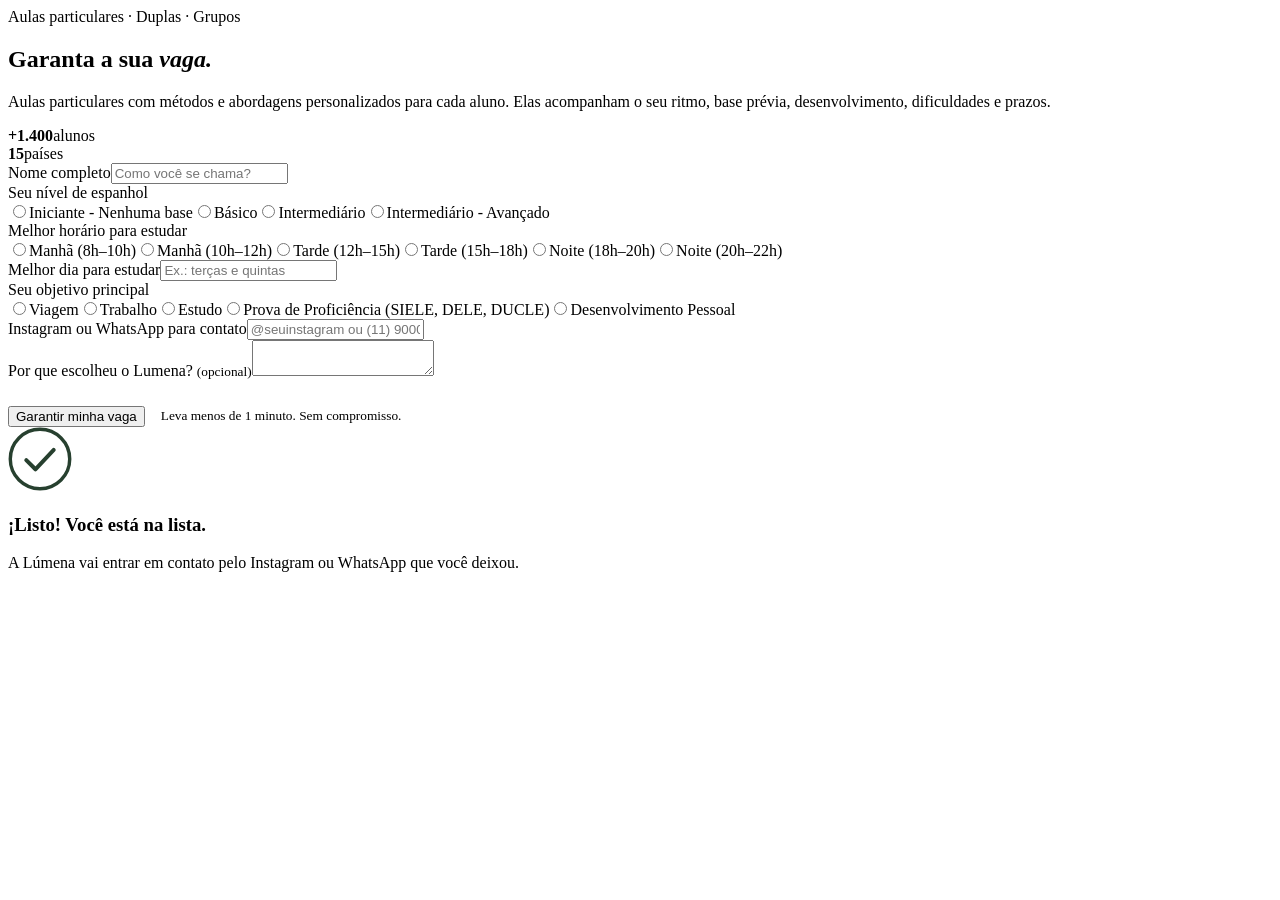
==== aulas-particulares.html @ 40ef0468 "Mock do site Lúmena Espanhol: landing, produtos e painel Co-Authored-By: Claude Sonnet 5.5 <noreply@" ====
<!doctype html><html lang="pt-BR"><head><title>Aulas Particulares de Espanhol — Lista de espera | Lúmena</title><meta name="description" content="Aulas particulares com métodos e abordagens personalizados. Entre na lista de espera."></head><body>

<main>
<section class="phero" id="lista"><div class="wrap" style="grid-template-columns:.85fr 1.15fr;align-items:start">
 <div class="sticky"><span class="eyebrow">Aulas particulares · Duplas · Grupos</span>
  <h1>Garanta a sua <em>vaga.</em></h1>
  <p class="lead">Aulas particulares com métodos e abordagens personalizados para cada aluno. Elas acompanham o seu ritmo, base prévia, desenvolvimento, dificuldades e prazos.</p>
  <div class="proof" style="opacity:1;animation:none"><div><b>+1.400</b><span>alunos</span></div><div><b>15</b><span>países</span></div></div></div>
 <div data-lead-form></div>
</div></section>
</main>

<script src="js/main.js"></script><script src="js/form.js"></script></body></html>
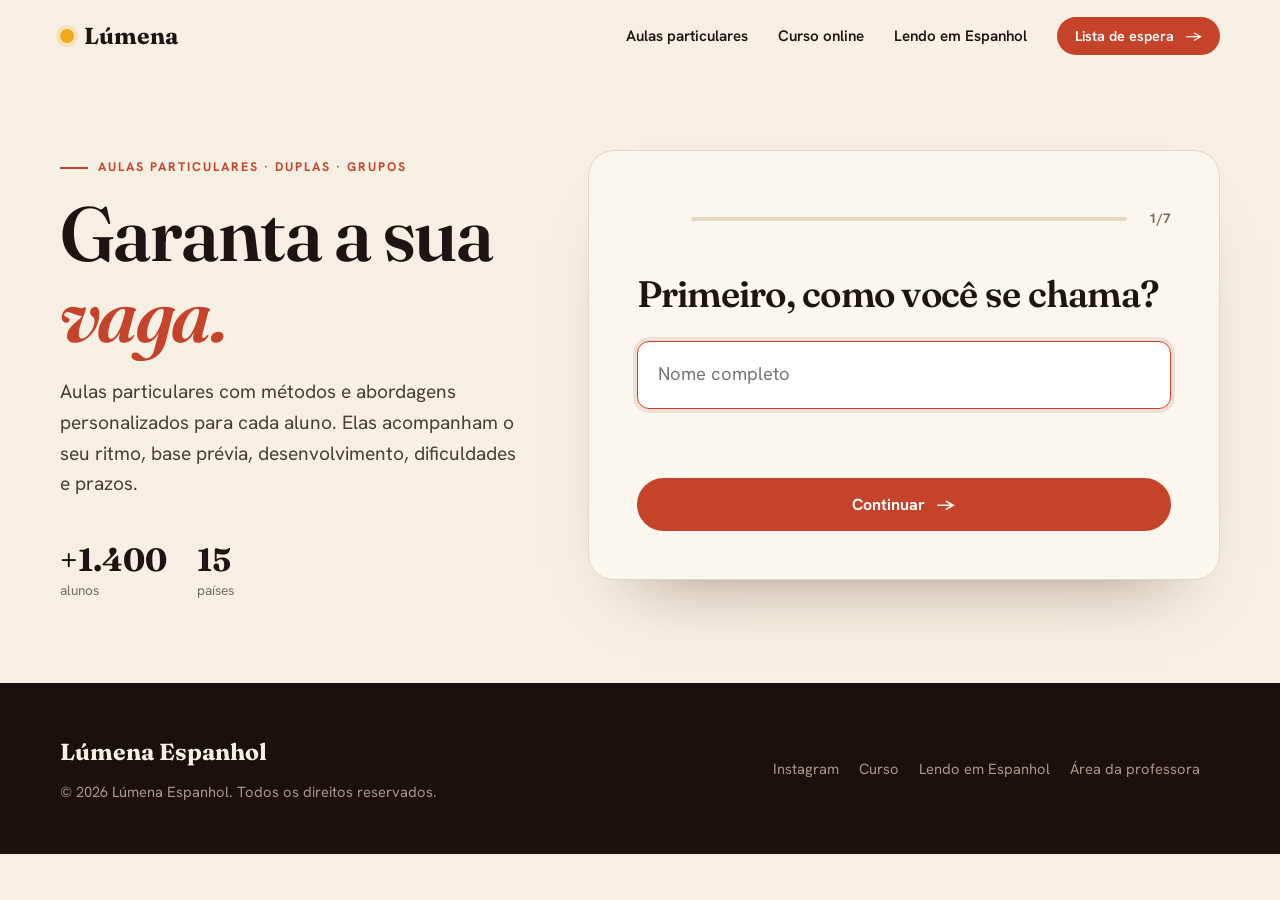
==== commit 7f21f378: "Corrige subpáginas, admin e hero; formulário vira wizard Co-Authored-By: Claude Sonnet 5.5 <noreply@" ====
--- a/aulas-particulares.html
+++ b/aulas-particulares.html
@@ -1,7 +1,8 @@
-<!doctype html><html lang="pt-BR"><head><title>Aulas Particulares de Espanhol — Lista de espera | Lúmena</title><meta name="description" content="Aulas particulares com métodos e abordagens personalizados. Entre na lista de espera."></head><body>
+<!doctype html><html lang="pt-BR"><head><title>Aulas Particulares de Espanhol — Lista de espera | Lúmena</title><meta name="description" content="Aulas particulares com métodos e abordagens personalizados. Entre na lista de espera."><meta charset="utf-8"><meta name="viewport" content="width=device-width,initial-scale=1"><link rel="preconnect" href="https://fonts.googleapis.com"><link rel="preconnect" href="https://fonts.gstatic.com" crossorigin><link href="https://fonts.googleapis.com/css2?family=Fraunces:ital,opsz,wght@0,9..144,500;0,9..144,600;0,9..144,700;1,9..144,500&family=Hanken+Grotesk:wght@400;500;600;700;800&display=swap" rel="stylesheet"><link rel="stylesheet" href="css/style.css"><link rel="icon" href="data:image/svg+xml,%3Csvg xmlns=%27http://www.w3.org/2000/svg%27 viewBox=%270 0 32 32%27%3E%3Ccircle cx=%2716%27 cy=%2716%27 r=%2712%27 fill=%27%23f0a81c%27/%3E%3C/svg%3E"></head><body>
+<header class="nav"><div class="wrap"><a class="logo" href="index.html"><i></i>Lúmena</a><ul><li><a href="aulas-particulares.html">Aulas particulares</a></li><li><a href="curso.html">Curso online</a></li><li><a href="lendo-em-espanhol.html">Lendo em Espanhol</a></li><li><a class="btn sm" href="aulas-particulares.html#lista">Lista de espera</a></li></ul></div></header>
 
 <main>
-<section class="phero" id="lista"><div class="wrap" style="grid-template-columns:.85fr 1.15fr;align-items:start">
+<section class="phero" id="lista"><div class="wrap formsplit">
  <div class="sticky"><span class="eyebrow">Aulas particulares · Duplas · Grupos</span>
   <h1>Garanta a sua <em>vaga.</em></h1>
   <p class="lead">Aulas particulares com métodos e abordagens personalizados para cada aluno. Elas acompanham o seu ritmo, base prévia, desenvolvimento, dificuldades e prazos.</p>
@@ -9,5 +10,6 @@
  <div data-lead-form></div>
 </div></section>
 </main>
+<footer><div class="wrap"><div><a href="index.html" class="logo" style="color:#f6efe3;margin-bottom:10px">Lúmena Espanhol</a><div>© 2026 Lúmena Espanhol. Todos os direitos reservados.</div></div><div><a href="https://instagram.com/lumena.espanhol" target="_blank" rel="noopener">Instagram</a><a href="curso.html">Curso</a><a href="lendo-em-espanhol.html">Lendo em Espanhol</a><a href="admin/">Área da professora</a></div></div></footer>
 
 <script src="js/main.js"></script><script src="js/form.js"></script></body></html>
--- a/css/style.css
+++ b/css/style.css
@@ -0,0 +1,259 @@
+:root{
+  --cream:#f6efe3; --paper:#fbf7ef; --ink:#1d1511; --ink-2:#4a3d34; --muted:#7a6b5e;
+  --terra:#c4432a; --terra-d:#9f321d; --sun:#f0a81c; --moss:#27402f; --line:#e3d7c4;
+  --night:#1a110d; --r:18px;
+  --display:'Fraunces',Georgia,serif; --sans:'Hanken Grotesk',system-ui,sans-serif;
+  --ease:cubic-bezier(.2,.7,.2,1);
+}
+*{box-sizing:border-box;margin:0}
+html{scroll-behavior:smooth}
+body{font-family:var(--sans);background:var(--cream);color:var(--ink);line-height:1.6;font-size:17px;-webkit-font-smoothing:antialiased;overflow-x:hidden}
+img,svg{display:block;max-width:100%}
+a{color:inherit}
+.wrap{width:min(1160px,100% - 40px);margin-inline:auto}
+h1,h2,h3{font-family:var(--display);font-weight:600;line-height:1.05;letter-spacing:-.02em}
+h2{font-size:clamp(2.1rem,4.6vw,3.6rem)}
+h3{font-size:1.45rem;line-height:1.15}
+em{font-style:italic;color:var(--terra)}
+.eyebrow{font-size:.78rem;letter-spacing:.16em;text-transform:uppercase;font-weight:700;color:var(--terra);display:inline-flex;align-items:center;gap:10px}
+.eyebrow::before{content:"";width:28px;height:2px;background:currentColor}
+.lead{font-size:1.2rem;color:var(--ink-2);max-width:56ch}
+
+/* buttons */
+.btn{--bg:var(--terra);--fg:#fff;display:inline-flex;align-items:center;gap:12px;padding:16px 26px;border-radius:999px;background:var(--bg);color:var(--fg);font-weight:700;text-decoration:none;border:0;cursor:pointer;font:700 1rem var(--sans);position:relative;overflow:hidden;transition:transform .3s var(--ease),box-shadow .3s}
+.btn::after{content:"→";transition:transform .3s var(--ease)}
+.btn:hover{transform:translateY(-2px);box-shadow:0 12px 28px -10px rgba(196,67,42,.65)}
+.btn:hover::after{transform:translateX(5px)}
+.btn.ghost{--bg:transparent;--fg:var(--ink);box-shadow:inset 0 0 0 1.5px var(--ink)}
+.btn.ghost:hover{box-shadow:inset 0 0 0 1.5px var(--ink),0 10px 24px -12px #0006}
+.btn.light{--bg:var(--cream);--fg:var(--ink)}
+.btn.sm{padding:10px 18px;font-size:.9rem}
+.btn.noarrow::after{display:none}
+
+/* nav */
+.nav{position:fixed;inset:0 0 auto 0;z-index:50;transition:background .3s,box-shadow .3s,transform .4s var(--ease)}
+.nav.solid{background:rgba(246,239,227,.92);backdrop-filter:blur(10px);box-shadow:0 1px 0 var(--line)}
+.nav .wrap{display:flex;align-items:center;justify-content:space-between;height:72px}
+.logo{font-family:var(--display);font-weight:700;font-size:1.45rem;text-decoration:none;display:flex;align-items:center;gap:10px}
+.logo i{width:14px;height:14px;border-radius:50%;background:var(--sun);box-shadow:0 0 0 4px #f0a81c33;animation:pulse 3s infinite}
+@keyframes pulse{50%{box-shadow:0 0 0 9px #f0a81c11}}
+.nav ul{display:flex;gap:30px;list-style:none;padding:0;align-items:center}
+.nav ul a{text-decoration:none;font-weight:600;font-size:.95rem;position:relative}
+.nav ul a:not(.btn)::after{content:"";position:absolute;left:0;bottom:-4px;height:2px;width:0;background:var(--terra);transition:width .3s var(--ease)}
+.nav ul a:not(.btn):hover::after{width:100%}
+@media(max-width:860px){.nav ul li:not(:last-child){display:none}}
+
+/* hero */
+.hero{min-height:100svh;padding:130px 0 70px;display:grid;align-items:center;position:relative;overflow:hidden}
+.hero .wrap{display:grid;grid-template-columns:1.15fr .85fr;gap:50px;align-items:center}
+.hero h1{font-size:clamp(3rem,7.2vw,6.2rem);margin:18px 0 26px}
+.hero h1 .line{display:block;overflow:hidden;padding-bottom:.08em}
+.hero h1 .line>span{display:inline-block;transform:translateY(105%);animation:rise 1s var(--ease) forwards}
+.hero h1 .line:nth-child(2)>span{animation-delay:.12s}.hero h1 .line:nth-child(3)>span{animation-delay:.24s}
+@keyframes rise{to{transform:none}}
+.hero .lead,.hero .cta-row,.hero .eyebrow,.hero .proof{opacity:0;animation:fade .9s .5s var(--ease) forwards}
+.hero .cta-row{animation-delay:.7s}.hero .proof{animation-delay:.9s}
+@keyframes fade{from{transform:translateY(14px)}to{opacity:1;transform:none}}
+.cta-row{display:flex;gap:14px;flex-wrap:wrap;margin-top:34px}
+.proof{display:flex;gap:30px;margin-top:44px;flex-wrap:wrap}
+.proof b{font-family:var(--display);font-size:2rem;display:block;line-height:1}
+.proof span{font-size:.85rem;color:var(--muted)}
+.swap{display:inline-block;color:var(--terra);font-style:italic;position:relative}
+.swap span{display:inline-block;transition:transform .5s var(--ease),opacity .4s}
+.swap span.out{transform:translateY(-60%);opacity:0}.swap span.in{transform:translateY(60%);opacity:0}
+
+/* hero art: stacked speech bubbles */
+.art{position:relative;height:520px}
+.sun{position:absolute;right:6%;top:4%;width:300px;height:300px;border-radius:50%;background:radial-gradient(circle at 35% 30%,#ffd36b,var(--sun) 55%,#e08a0c);animation:float 9s ease-in-out infinite}
+.sun::after{content:"";position:absolute;inset:-26px;border-radius:50%;border:1.5px dashed #c4432a66;animation:spin 40s linear infinite}
+@keyframes spin{to{transform:rotate(360deg)}}
+@keyframes float{50%{transform:translateY(-14px)}}
+.bubble{position:absolute;background:var(--paper);padding:16px 20px;border-radius:20px 20px 20px 4px;box-shadow:0 18px 40px -18px #3b1c0f66;max-width:250px;opacity:0;animation:pop .8s var(--ease) forwards}
+.bubble small{display:block;color:var(--muted);font-size:.78rem;margin-top:4px}
+.bubble b{font-family:var(--display);font-size:1.25rem;font-weight:600}
+.bubble.b1{left:0;top:34%;animation-delay:1s}
+.bubble.b2{right:0;top:58%;border-radius:20px 20px 4px 20px;background:var(--ink);color:var(--cream);animation-delay:1.5s}
+.bubble.b2 small{color:#cdbfae}
+.bubble.b3{left:12%;bottom:0;animation-delay:2s}
+@keyframes pop{from{opacity:0;transform:translateY(24px) scale(.94)}to{opacity:1;transform:none}}
+@media(max-width:900px){.hero .wrap{grid-template-columns:1fr}.art{height:360px}.sun{width:210px;height:210px}}
+
+/* marquee */
+.marquee{background:var(--ink);color:var(--cream);overflow:hidden;padding:20px 0;border-block:1px solid #000}
+.marquee .track{display:flex;gap:56px;width:max-content;animation:slide 40s linear infinite;font-family:var(--display);font-size:1.5rem;font-style:italic}
+.marquee span b{color:var(--sun);font-style:normal;margin-left:10px;font-family:var(--sans);font-size:.85rem;font-weight:600;letter-spacing:.04em}
+.marquee:hover .track{animation-play-state:paused}
+@keyframes slide{to{transform:translateX(-50%)}}
+
+section{padding:110px 0}
+.head{display:grid;gap:18px;margin-bottom:56px;max-width:760px}
+
+/* paths */
+.paths{display:grid;grid-template-columns:repeat(3,1fr);gap:22px}
+.path{background:var(--paper);border-radius:var(--r);padding:34px;display:flex;flex-direction:column;gap:14px;text-decoration:none;border:1px solid var(--line);transition:transform .4s var(--ease),box-shadow .4s,background .4s;position:relative;overflow:hidden}
+.path:hover{transform:translateY(-8px);box-shadow:0 30px 50px -30px #3b1c0f66}
+.path .n{font-family:var(--display);font-size:4.4rem;line-height:.8;color:var(--line);transition:color .4s}
+.path:hover .n{color:var(--sun)}
+.path p{color:var(--ink-2);flex:1}
+.path .price{font-weight:700;display:flex;justify-content:space-between;align-items:center;border-top:1px solid var(--line);padding-top:16px;margin-top:6px}
+.path .price i{font-style:normal;width:38px;height:38px;border-radius:50%;background:var(--ink);color:var(--cream);display:grid;place-items:center;transition:background .3s,transform .4s var(--ease)}
+.path:hover .price i{background:var(--terra);transform:rotate(-45deg)}
+.path.hot{background:var(--moss);color:var(--cream);border-color:var(--moss)}
+.path.hot p{color:#d7e0d5}.path.hot .price{border-color:#ffffff30}.path.hot .n{color:#3d5b47}
+.tag{position:absolute;top:18px;right:18px;background:var(--sun);color:var(--ink);font-size:.72rem;font-weight:800;padding:5px 11px;border-radius:99px;letter-spacing:.06em;text-transform:uppercase}
+@media(max-width:900px){.paths{grid-template-columns:1fr}}
+
+/* cards flip */
+.dark{background:var(--night);color:var(--cream)}
+.dark .lead{color:#cdbfae}
+.dark .eyebrow{color:var(--sun)}
+.flips{display:grid;grid-template-columns:repeat(4,1fr);gap:18px}
+.flip{perspective:900px;height:210px;cursor:pointer;background:none;border:0;padding:0;color:inherit;font:inherit;text-align:left}
+.flip>div{position:relative;width:100%;height:100%;transition:transform .7s var(--ease);transform-style:preserve-3d}
+.flip:hover>div,.flip.on>div,.flip:focus-visible>div{transform:rotateY(180deg)}
+.flip .f{position:absolute;inset:0;border-radius:var(--r);padding:24px;backface-visibility:hidden;display:flex;flex-direction:column;justify-content:space-between}
+.flip .front{background:#2a1d16;border:1px solid #ffffff18}
+.flip .front small{color:#a8978a}
+.flip .front b{font-family:var(--display);font-size:2.1rem;font-weight:500;font-style:italic}
+.flip .back{background:var(--sun);color:var(--ink);transform:rotateY(180deg)}
+.flip .back b{font-family:var(--display);font-size:2.1rem}
+.flip .back small{color:#4a3512}
+@media(max-width:900px){.flips{grid-template-columns:1fr 1fr}}
+
+/* method / steps */
+.split{display:grid;grid-template-columns:.9fr 1.1fr;gap:70px;align-items:start}
+.sticky{position:sticky;top:110px}
+.steps{display:grid;gap:0;counter-reset:s}
+.step{display:grid;grid-template-columns:70px 1fr;gap:20px;padding:30px 0;border-top:1px solid var(--line)}
+.step:last-child{border-bottom:1px solid var(--line)}
+.step::before{counter-increment:s;content:"0" counter(s);font-family:var(--display);font-size:2.6rem;color:var(--terra);line-height:1}
+.step p{color:var(--ink-2);margin-top:6px}
+@media(max-width:900px){.split{grid-template-columns:1fr;gap:36px}.sticky{position:static}}
+
+/* for whom */
+.chips{display:flex;flex-wrap:wrap;gap:12px}
+.chip{padding:14px 22px;border-radius:99px;border:1.5px solid var(--ink);font-weight:600;background:transparent;cursor:pointer;font:600 1rem var(--sans);color:var(--ink);transition:all .3s var(--ease)}
+.chip:hover,.chip.on{background:var(--ink);color:var(--cream);transform:translateY(-2px)}
+.chipout{margin-top:30px;background:var(--paper);border:1px solid var(--line);border-radius:var(--r);padding:30px;min-height:130px;font-size:1.25rem;font-family:var(--display);transition:opacity .25s}
+
+/* testimonials */
+.quotes{display:grid;grid-template-columns:repeat(3,1fr);gap:20px}
+.quote{background:#2a1d16;border-radius:var(--r);padding:28px;border:1px dashed #ffffff35;color:#cdbfae;min-height:190px;display:flex;flex-direction:column;justify-content:space-between}
+.quote b{color:var(--sun);font-size:.8rem;letter-spacing:.1em;text-transform:uppercase}
+@media(max-width:900px){.quotes{grid-template-columns:1fr}}
+
+/* faq */
+.faq{max-width:800px}
+details{border-top:1px solid var(--line);padding:22px 0}
+details:last-child{border-bottom:1px solid var(--line)}
+summary{cursor:pointer;font-family:var(--display);font-size:1.35rem;list-style:none;display:flex;justify-content:space-between;gap:20px;align-items:center}
+summary::-webkit-details-marker{display:none}
+summary::after{content:"+";font-family:var(--sans);font-size:1.7rem;transition:transform .35s var(--ease);color:var(--terra)}
+details[open] summary::after{transform:rotate(45deg)}
+details p{margin-top:12px;color:var(--ink-2);max-width:62ch}
+
+/* form */
+.formcard{background:var(--paper);border-radius:26px;padding:clamp(26px,4vw,48px);border:1px solid var(--line);box-shadow:0 40px 70px -50px #3b1c0f88}
+.fgrid{display:grid;grid-template-columns:1fr 1fr;gap:20px}
+.field{display:grid;gap:8px}.field.full{grid-column:1/-1}
+label,.lbl{font-weight:700;font-size:.9rem}
+input[type=text],select,textarea{width:100%;padding:14px 16px;border-radius:12px;border:1.5px solid var(--line);background:#fff;font:inherit;color:var(--ink);transition:border-color .25s,box-shadow .25s}
+input:focus,select:focus,textarea:focus{outline:0;border-color:var(--terra);box-shadow:0 0 0 4px #c4432a22}
+textarea{min-height:96px;resize:vertical}
+.opts{display:flex;flex-wrap:wrap;gap:10px}
+.opts label{position:relative;font-weight:600}
+.opts input{position:absolute;opacity:0}
+.opts span{display:block;padding:11px 18px;border-radius:99px;border:1.5px solid var(--line);background:#fff;cursor:pointer;transition:all .25s var(--ease);font-size:.95rem}
+.opts input:checked+span{background:var(--ink);color:var(--cream);border-color:var(--ink);transform:scale(1.03)}
+.opts input:focus-visible+span{box-shadow:0 0 0 4px #c4432a33}
+.progress{height:4px;background:var(--line);border-radius:4px;margin-bottom:28px;overflow:hidden}
+.progress i{display:block;height:100%;width:0;background:var(--terra);transition:width .5s var(--ease)}
+.ok{text-align:center;padding:30px 10px;display:none}
+.ok.show{display:block;animation:fade .6s forwards}
+.ok svg{margin:0 auto 20px}
+.ok .ring{stroke-dasharray:166;stroke-dashoffset:166;animation:draw .9s .1s forwards}
+.ok .tick{stroke-dasharray:48;stroke-dashoffset:48;animation:draw .5s .8s forwards}
+@keyframes draw{to{stroke-dashoffset:0}}
+.err{color:var(--terra-d);font-size:.85rem}
+@media(max-width:700px){.fgrid{grid-template-columns:1fr}}
+
+/* final cta + footer */
+.final{background:var(--terra);color:#fff;text-align:center;padding:110px 0;position:relative;overflow:hidden}
+.final h2{max-width:16ch;margin:0 auto 20px}.final em{color:var(--sun)}
+.final p{max-width:48ch;margin:0 auto 32px;opacity:.92}
+footer{background:var(--night);color:#a8978a;padding:50px 0;font-size:.92rem}
+footer .wrap{display:flex;justify-content:space-between;gap:20px;flex-wrap:wrap;align-items:center}
+footer a{text-decoration:none;margin-right:20px}footer a:hover{color:var(--sun)}
+
+/* sticky mobile cta */
+.mcta{position:fixed;left:16px;right:16px;bottom:16px;z-index:40;transform:translateY(140%);transition:transform .5s var(--ease);display:none}
+.mcta.show{transform:none}
+.mcta .btn{width:100%;justify-content:center;box-shadow:0 14px 30px -8px #0008}
+@media(max-width:700px){.mcta{display:block}}
+
+/* reveal */
+.rv{opacity:0;transform:translateY(34px);transition:opacity .9s var(--ease),transform .9s var(--ease);transition-delay:var(--d,0s)}
+.rv.in{opacity:1;transform:none}
+
+/* product pages */
+.phero{padding:150px 0 80px}
+.phero .wrap{display:grid;grid-template-columns:1.1fr .9fr;gap:60px;align-items:center}
+.phero h1{font-size:clamp(2.6rem,6vw,5rem);margin:16px 0 22px}
+.buy{background:var(--paper);border:1px solid var(--line);border-radius:26px;padding:34px;box-shadow:0 40px 70px -45px #3b1c0f99;position:sticky;top:100px}
+.buy .old{text-decoration:line-through;color:var(--muted)}
+.buy .big{font-family:var(--display);font-size:3.3rem;line-height:1;margin:6px 0}
+.buy ul{list-style:none;padding:0;margin:22px 0;display:grid;gap:10px}
+.buy li{display:flex;gap:10px;font-size:.97rem}
+.buy li::before{content:"✓";color:var(--moss);font-weight:800}
+.buy .btn{width:100%;justify-content:center}
+.fine{font-size:.82rem;color:var(--muted);margin-top:14px;text-align:center}
+.feat{display:grid;grid-template-columns:repeat(3,1fr);gap:18px}
+.feat div{background:var(--paper);border:1px solid var(--line);border-radius:var(--r);padding:28px;transition:transform .4s var(--ease)}
+.feat div:hover{transform:translateY(-6px)}
+.feat h3{margin-bottom:8px;font-size:1.25rem}.feat p{color:var(--ink-2);font-size:.97rem}
+.feat .ic{font-family:var(--display);color:var(--terra);font-size:1.1rem;margin-bottom:10px;font-style:italic}
+.guarantee{display:flex;gap:26px;align-items:center;background:var(--moss);color:var(--cream);border-radius:var(--r);padding:34px}
+.guarantee b{font-family:var(--display);font-size:4rem;line-height:1;color:var(--sun)}
+@media(max-width:900px){.phero .wrap{grid-template-columns:1fr}.buy{position:static}.feat{grid-template-columns:1fr}}
+.pdf{display:grid;grid-template-columns:repeat(3,1fr);gap:20px;perspective:1000px}
+.sheet{background:#fff;border-radius:10px;padding:22px;box-shadow:0 20px 40px -22px #3b1c0f88;transform:rotate(var(--r,0deg));transition:transform .5s var(--ease)}
+.sheet:hover{transform:rotate(0) translateY(-8px) scale(1.02)}
+.sheet h4{font-family:var(--display);font-size:1.3rem;margin-bottom:10px}
+.sheet i{display:block;height:7px;background:var(--line);border-radius:4px;margin:8px 0}
+.sheet i.h{background:#f0a81c88;width:60%}
+.sheet p{font-size:.8rem;color:var(--muted);margin-bottom:6px}
+@media(max-width:700px){.pdf{grid-template-columns:1fr}}
+
+@media(prefers-reduced-motion:reduce){*,*::before,*::after{animation-duration:.01ms!important;animation-delay:0s!important;transition-duration:.01ms!important}.rv,.hero .lead,.hero .cta-row,.hero .eyebrow,.hero .proof,.bubble{opacity:1;transform:none}.hero h1 .line>span{transform:none}}
+.step.plain{grid-template-columns:1fr}.step.plain::before{display:none}
+[hidden]{display:none!important}
+.hero h1 .line{padding-bottom:.26em;margin-bottom:-.18em}
+.hero h1{margin-bottom:34px}
+
+/* wizard */
+.wiz{min-height:430px;display:flex;flex-direction:column}
+.wiz-top{display:flex;align-items:center;gap:14px;margin-bottom:34px}
+.wiz-top .progress{flex:1;margin:0}
+.wiz-back{width:40px;height:40px;border-radius:50%;border:1.5px solid var(--line);background:#fff;cursor:pointer;font-size:1.1rem;transition:all .25s;flex:none}
+.wiz-back:hover{border-color:var(--ink);transform:translateX(-2px)}
+.wiz-count{font-size:.85rem;color:var(--muted);font-weight:700;min-width:30px;text-align:right}
+.wiz-body{flex:1}
+.wiz-step{animation:wizIn .5s var(--ease) both}
+.wiz-step.bwd{animation-name:wizBack}
+@keyframes wizIn{from{opacity:0;transform:translateX(34px)}to{opacity:1;transform:none}}
+@keyframes wizBack{from{opacity:0;transform:translateX(-34px)}to{opacity:1;transform:none}}
+.wiz-step h3{font-size:clamp(1.7rem,4vw,2.3rem);margin-bottom:26px}
+.wiz-step input,.wiz-step textarea{font-size:1.15rem;padding:18px 20px}
+.hint{display:block;margin-top:10px;color:var(--muted)}
+.opts.big{display:grid;gap:10px}
+.opts.big.two{grid-template-columns:1fr 1fr}
+.opt{text-align:left;padding:18px 20px;border-radius:14px;border:1.5px solid var(--line);background:#fff;font:600 1.02rem var(--sans);color:var(--ink);cursor:pointer;transition:all .25s var(--ease);position:relative}
+.opt:hover{border-color:var(--ink);transform:translateX(4px)}
+.opt.sel{background:var(--ink);color:var(--cream);border-color:var(--ink)}
+.opt.sel::after{content:"✓";position:absolute;right:18px;color:var(--sun)}
+.wiz-foot{margin-top:28px}
+.wiz-foot .btn{width:100%;justify-content:center}
+.wiz-foot .err{margin-bottom:12px}
+@media(max-width:600px){.opts.big.two{grid-template-columns:1fr}.wiz{min-height:0}}
+.phero .wrap.formsplit{grid-template-columns:.85fr 1.15fr;align-items:start}
+@media(max-width:900px){.phero .wrap.formsplit{grid-template-columns:1fr;gap:30px}.phero{padding-top:110px}}
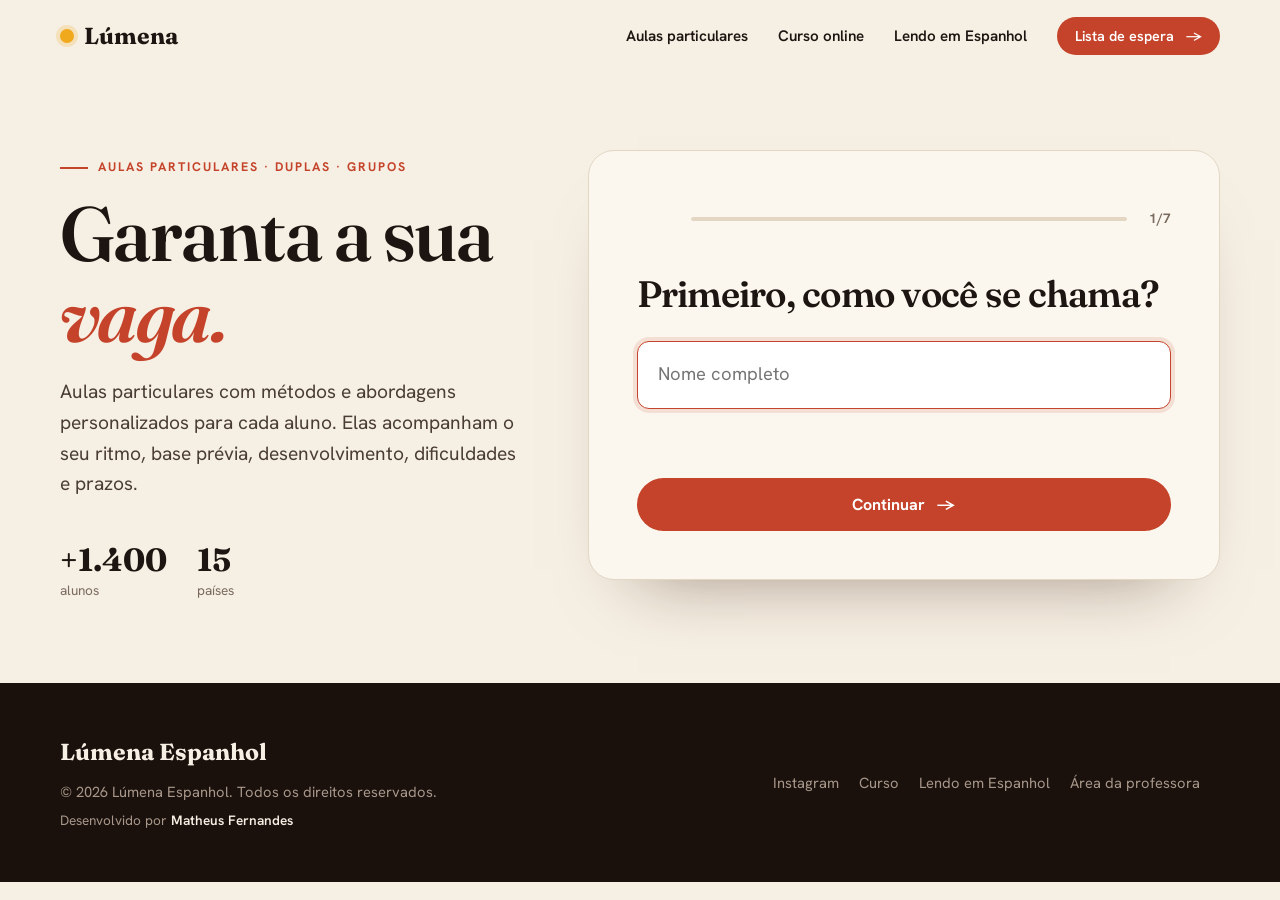
==== commit c137ee56: "Adiciona crédito de desenvolvimento no rodapé Co-Authored-By: Claude Sonnet 5.5 <noreply@anthropic.c" ====
--- a/aulas-particulares.html
+++ b/aulas-particulares.html
@@ -10,6 +10,6 @@
  <div data-lead-form></div>
 </div></section>
 </main>
-<footer><div class="wrap"><div><a href="index.html" class="logo" style="color:#f6efe3;margin-bottom:10px">Lúmena Espanhol</a><div>© 2026 Lúmena Espanhol. Todos os direitos reservados.</div></div><div><a href="https://instagram.com/lumena.espanhol" target="_blank" rel="noopener">Instagram</a><a href="curso.html">Curso</a><a href="lendo-em-espanhol.html">Lendo em Espanhol</a><a href="admin/">Área da professora</a></div></div></footer>
+<footer><div class="wrap"><div><a href="index.html" class="logo" style="color:#f6efe3;margin-bottom:10px">Lúmena Espanhol</a><div>© 2026 Lúmena Espanhol. Todos os direitos reservados.</div><div class="credit">Desenvolvido por <b>Matheus Fernandes</b></div></div><div><a href="https://instagram.com/lumena.espanhol" target="_blank" rel="noopener">Instagram</a><a href="curso.html">Curso</a><a href="lendo-em-espanhol.html">Lendo em Espanhol</a><a href="admin/">Área da professora</a></div></div></footer>
 
 <script src="js/main.js"></script><script src="js/form.js"></script></body></html>
--- a/css/style.css
+++ b/css/style.css
@@ -257,3 +257,4 @@
 @media(max-width:600px){.opts.big.two{grid-template-columns:1fr}.wiz{min-height:0}}
 .phero .wrap.formsplit{grid-template-columns:.85fr 1.15fr;align-items:start}
 @media(max-width:900px){.phero .wrap.formsplit{grid-template-columns:1fr;gap:30px}.phero{padding-top:110px}}
+.credit{margin-top:6px;font-size:.85rem}.credit b{color:var(--cream);font-weight:600}
